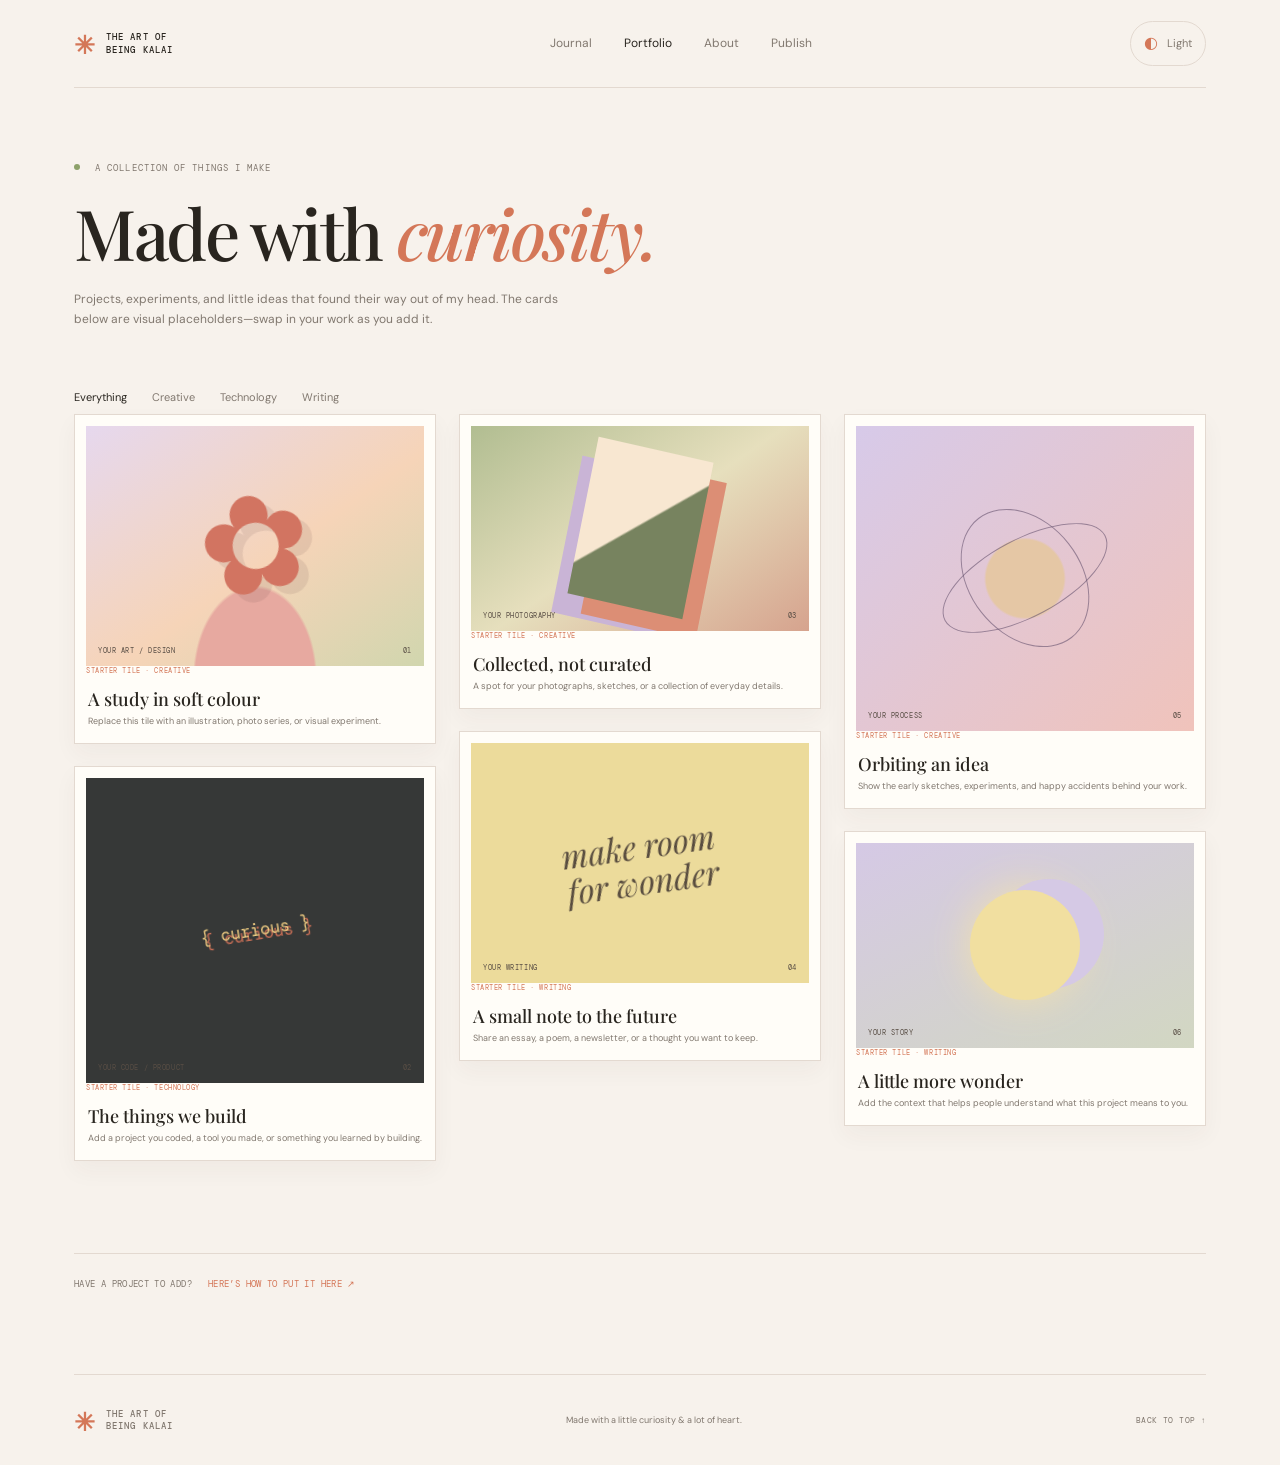
==== portfolio.html @ 22e91eb3 "Personalize Kalai's journal and add portfolio" ====
<!doctype html>
<html lang="en"><head><meta charset="utf-8"><meta name="viewport" content="width=device-width, initial-scale=1"><meta name="theme-color" content="#f7f2ec"><meta name="description" content="A portfolio of Kalai's creative projects, technical work, and ideas."><title>Portfolio — The Art of Being Kalai</title><link rel="preconnect" href="https://fonts.googleapis.com"><link rel="preconnect" href="https://fonts.gstatic.com" crossorigin><link href="https://fonts.googleapis.com/css2?family=DM+Mono:wght@400;500&family=DM+Sans:wght@400;500;600;700&family=Playfair+Display:ital,wght@0,500;0,600;0,700;1,500;1,600&display=swap" rel="stylesheet"><link rel="stylesheet" href="styles.css"><script src="portfolio.js" defer></script></head>
<body><a class="skip-link" href="#main">Skip to content</a><div class="site-shell">
<header class="topbar"><a class="wordmark" href="index.html" aria-label="The Art of Being Kalai home"><span class="wordmark-mark">✳</span><span>THE ART OF<br>BEING KALAI</span></a><nav aria-label="Main navigation"><a class="nav-link" href="index.html#journal">Journal</a><a class="nav-link active" href="portfolio.html">Portfolio</a><a class="nav-link" href="index.html#about">About</a><a class="nav-link" href="publish.html">Publish</a></nav><button class="theme-toggle" id="theme-toggle" type="button" aria-label="Switch color theme"><span aria-hidden="true">◐</span><span class="toggle-label">Light</span></button></header>
<main id="main"><section class="page-heading"><p class="eyebrow"><span class="live-dot"></span> A COLLECTION OF THINGS I MAKE</p><h1>Made with <em>curiosity.</em></h1><p>Projects, experiments, and little ideas that found their way out of my head. The cards below are visual placeholders—swap in your work as you add it.</p></section>
<div class="filters portfolio-filters" role="group" aria-label="Filter portfolio projects"><button class="filter-chip selected" data-filter="All" type="button">Everything</button><button class="filter-chip" data-filter="Creative" type="button">Creative</button><button class="filter-chip" data-filter="Technology" type="button">Technology</button><button class="filter-chip" data-filter="Writing" type="button">Writing</button></div>
<section class="portfolio-grid" id="portfolio-grid" aria-live="polite"></section><p class="empty-state" id="portfolio-empty" hidden>No projects in this category yet.</p><div class="portfolio-footer">HAVE A PROJECT TO ADD? &nbsp; <a href="publish.html">HERE’S HOW TO PUT IT HERE ↗</a></div></main>
<footer class="footer"><a class="wordmark" href="index.html"><span class="wordmark-mark">✳</span><span>THE ART OF<br>BEING KALAI</span></a><span>Made with a little curiosity &amp; a lot of heart.</span><a href="#main">BACK TO TOP ↑</a></footer>
</div></body></html>
---- styles.css ----
:root{--paper:#f7f2ec;--ink:#29251f;--muted:#81786f;--line:#e3d9d0;--orange:#d47758;--green:#78845e;--card:#fffdf8;--lav:#d9c9e9;--pink:#efc2bd;--yellow:#eed889;--serif:'Playfair Display',Georgia,serif;--sans:'DM Sans',Arial,sans-serif;--mono:'DM Mono',monospace;color-scheme:light}*{box-sizing:border-box}html{scroll-behavior:smooth}body{margin:0;background:var(--paper);color:var(--ink);font:15px/1.65 var(--sans);transition:background .25s,color .25s}a{color:inherit;text-decoration:none}button,input{font:inherit}.site-shell{max-width:1260px;padding:0 64px;margin:auto}.skip-link{position:absolute;top:-60px;left:12px;background:var(--ink);color:var(--paper);padding:8px 12px;z-index:20}.skip-link:focus{top:10px}.topbar{height:88px;border-bottom:1px solid var(--line);display:flex;align-items:center;justify-content:space-between}.wordmark{display:inline-flex;align-items:center;gap:10px;font:500 9px/1.4 var(--mono);letter-spacing:.12em}.wordmark-mark{font:600 25px var(--serif);color:var(--orange)}nav{display:flex;gap:32px;margin-left:60px}.nav-link{font-size:12px;color:var(--muted);transition:color .2s}.nav-link:hover,.nav-link.active{color:var(--ink)}.theme-toggle{display:flex;align-items:center;gap:9px;padding:8px 13px;border:1px solid var(--line);border-radius:99px;background:transparent;color:var(--muted);font-size:11px;cursor:pointer}.theme-toggle span:first-child{font-size:16px;color:var(--orange)}.hero{position:relative;min-height:520px;display:grid;grid-template-columns:1fr 1fr;align-items:center;padding:62px 0 75px}.hero-copy{position:relative;z-index:3}.eyebrow{font:9px var(--mono);letter-spacing:.12em;color:var(--muted)}.live-dot{display:inline-block;width:6px;height:6px;border-radius:50%;background:#8da16a;margin-right:9px;vertical-align:1px}.hero h1{font:600 clamp(46px,5.7vw,76px)/1.03 var(--serif);letter-spacing:-.055em;margin:25px 0 19px}.hero h1 em{font-weight:500;color:var(--orange)}.hero-intro{max-width:370px;color:#777067;font-size:14px;line-height:1.9;margin-bottom:22px}.text-link{font:10px var(--mono);letter-spacing:.05em;border-bottom:1px solid var(--orange);padding-bottom:5px;display:inline-flex;gap:20px;align-items:center}.text-link span{color:var(--orange);font-size:15px}.hero-collage{height:370px;position:relative;margin-left:4%;perspective:900px;isolation:isolate}.orb{position:absolute;border-radius:50%;filter:blur(1px);z-index:-1}.orb-peach{width:250px;height:250px;background:radial-gradient(circle at 35% 30%,#f7d8ca,#e6a187 70%);right:8%;top:4%;opacity:.77;animation:bob 7s ease-in-out infinite}.orb-lime{width:115px;height:115px;background:radial-gradient(circle at 35% 30%,#f1e8bd,#b8bc8d 70%);left:8%;bottom:11%;opacity:.82;animation:bob 8s ease-in-out -2s infinite}.float-card{position:absolute;display:flex;flex-direction:column;justify-content:space-between;padding:12px;background:#fffaf4;border:1px solid rgba(60,40,30,.12);box-shadow:0 23px 44px rgba(69,45,34,.17);transform-style:preserve-3d}.float-card small{font:7px var(--mono);letter-spacing:.08em;color:#74685e}.card-back{width:195px;height:248px;right:20%;top:11%;background:linear-gradient(150deg,#dbd7ee,#c9d1ad 53%,#e6b39c);transform:rotateY(-19deg) rotateZ(8deg);animation:float-back 9s ease-in-out infinite}.mini-sun{width:64px;height:64px;border-radius:50%;background:#f3d991;position:absolute;top:36px;left:65px;box-shadow:0 0 32px #f4d99b}.mini-hill{position:absolute;left:0;right:0;bottom:22px;height:105px;background:linear-gradient(145deg,#9caa86,#687959);clip-path:polygon(0 63%,28% 29%,51% 53%,70% 13%,100% 64%,100% 100%,0 100%)}.card-front{width:196px;height:260px;left:14%;top:22%;z-index:2;transform:rotateY(13deg) rotateZ(-9deg);animation:float-front 8s ease-in-out infinite}.flower-art{flex:1;display:grid;place-items:center;overflow:hidden;background:radial-gradient(ellipse at 50% 95%,#f1c3b8 0 19%,transparent 20%),linear-gradient(150deg,#f8e9d8,#f4d0c2 55%,#d7d4e8)}.flower-art i{font:96px var(--serif);font-style:normal;color:#da7758;text-shadow:4px 5px 0 rgba(130,80,80,.18);transform:translateZ(25px) rotate(14deg)}.card-front small,.card-back small{padding-top:10px}.card-note{width:126px;height:109px;right:3%;bottom:9%;z-index:4;align-items:center;text-align:center;background:#f0df98;transform:rotateY(-10deg) rotateZ(7deg);animation:float-note 7s ease-in-out -1s infinite}.card-note span{font:italic 16px/1.2 var(--serif);color:#554a39}.card-note b{font-size:22px;font-weight:400;color:#bc6a50}.collage-caption{position:absolute;bottom:1%;right:14%;font:7px var(--mono);letter-spacing:.1em;color:var(--muted)}.hero-stamp{position:absolute;right:-7px;bottom:24px;width:78px;height:78px;background:var(--paper);border:1px solid var(--line);border-radius:50%;display:flex;flex-direction:column;align-items:center;justify-content:center;text-align:center;font:7px/1.45 var(--mono);letter-spacing:.05em;transform:rotate(10deg);z-index:4}.stamp-star{font-size:16px;color:var(--orange)}@keyframes bob{0%,100%{transform:translate3d(0,0,0)}50%{transform:translate3d(0,-15px,20px)}}@keyframes float-back{0%,100%{transform:rotateY(-19deg) rotateZ(8deg) translateY(0)}50%{transform:rotateY(-10deg) rotateZ(5deg) translateY(-12px)}}@keyframes float-front{0%,100%{transform:rotateY(13deg) rotateZ(-9deg) translateY(0)}50%{transform:rotateY(7deg) rotateZ(-5deg) translateY(-15px)}}@keyframes float-note{0%,100%{transform:rotateY(-10deg) rotateZ(7deg) translateY(0)}50%{transform:rotateY(-16deg) rotateZ(3deg) translateY(-10px)}}.journal-section{padding:61px 0 76px;border-top:1px solid var(--line)}.section-heading{display:flex;align-items:flex-end;justify-content:space-between;margin-bottom:36px}.section-heading .eyebrow{display:flex;align-items:center;gap:14px}.heading-rule{display:inline-block;width:45px;height:1px;background:var(--line)}.section-heading h2,.about-copy h2,.page-heading h1{font:500 39px/1.2 var(--serif);letter-spacing:-.035em;margin:14px 0 0}.period{color:var(--orange)}.section-note{font-size:11px;line-height:1.7;color:var(--muted);margin:0 9% 0 0}.toolbar{min-height:57px;border-top:1px solid var(--line);border-bottom:1px solid var(--line);display:flex;align-items:center;justify-content:space-between;gap:20px}.filters{display:flex;gap:25px}.filter-chip{padding:8px 0;border:0;background:none;color:var(--muted);font-size:11px;cursor:pointer}.filter-chip.selected{color:var(--ink)}.filter-chip span{font:8px var(--mono);color:var(--orange);margin-left:5px}.search-box{display:flex;align-items:center;gap:8px;color:var(--muted);font-size:20px}.search-box input{width:158px;border:0;outline:none;background:transparent;color:var(--ink);font-size:10px}.search-box input::placeholder{color:#9a9389}.post-grid{display:grid;grid-template-columns:repeat(3,1fr);gap:21px;padding:28px 0 25px}.post-card{min-height:300px;background:var(--card);border:1px solid var(--line);padding:21px;display:flex;flex-direction:column;transition:transform .25s,border-color .25s;cursor:pointer;box-shadow:0 8px 18px rgba(67,50,42,.025)}.post-card:nth-child(3n+2){transform:translateY(9px) rotate(.6deg)}.post-card:nth-child(3n){transform:translateY(-3px) rotate(-.4deg)}.post-card:hover{transform:translateY(-5px) rotate(0);border-color:#c6aa96}.card-top{display:flex;justify-content:space-between;align-items:center;margin-bottom:29px}.category{font:8px var(--mono);letter-spacing:.08em;color:var(--green);text-transform:uppercase}.card-icon{font-size:17px;color:#b6a69a}.post-card h3{font:500 21px/1.3 var(--serif);letter-spacing:-.02em;margin:0 0 10px}.post-card p{font-size:11px;line-height:1.75;color:var(--muted);margin:0 0 20px}.card-bottom{display:flex;justify-content:space-between;align-items:center;border-top:1px solid var(--line);padding-top:12px;margin-top:auto;font:8px var(--mono);letter-spacing:.03em;color:var(--muted)}.card-arrow{font-size:15px;color:var(--orange)}.empty-state{color:var(--muted);padding:30px 0;text-align:center}.journal-footer{display:flex;justify-content:space-between;padding-top:18px;border-top:1px solid var(--line);font:8px var(--mono);letter-spacing:.07em;color:var(--muted)}.journal-footer a{color:var(--orange)}.about-section{display:grid;grid-template-columns:.18fr 1fr 1fr;gap:30px;align-items:start;padding:69px 8% 75px;background:#efe5e3;border-radius:3px;margin-bottom:55px}.about-mark{font-size:25px;color:var(--orange);padding-top:7px}.about-copy .eyebrow{margin:0 0 19px}.about-copy h2{font-size:31px;margin:0}.about-detail{padding-top:18px;max-width:360px}.about-detail p{font-size:11px;line-height:1.9;color:#746961;margin:0 0 12px}.about-detail .text-link{margin-top:10px}.footer{border-top:1px solid var(--line);min-height:91px;display:flex;align-items:center;justify-content:space-between;color:var(--muted);font-size:9px}.footer>a:last-child{font:8px var(--mono);letter-spacing:.05em}.reader{width:min(720px,calc(100% - 28px));max-height:90vh;border:1px solid var(--line);background:var(--paper);color:var(--ink);padding:0}.reader::backdrop{background:rgba(43,34,31,.55);backdrop-filter:blur(3px)}.reader-bar{display:flex;justify-content:space-between;align-items:center;padding:16px 24px;border-bottom:1px solid var(--line);font:8px var(--mono);letter-spacing:.08em;color:var(--muted)}.reader-close{background:none;border:0;color:var(--muted);cursor:pointer;font-size:17px}.reader-content{padding:52px clamp(25px,8vw,80px) 48px}.reader-meta{display:flex;justify-content:space-between;font:9px var(--mono);color:var(--green)}.reader-content h2{font:600 40px/1.15 var(--serif);letter-spacing:-.035em;margin:21px 0 14px}.reader-subtitle{font-size:12px;color:var(--muted);line-height:1.8}.reader-divider{margin:34px 0;color:var(--orange);font-size:12px}.reader-body{font:14px/1.95 var(--serif)}.reader-body p{margin:0 0 18px}.reader-signoff{border-top:1px solid var(--line);padding-top:20px;color:var(--muted);font:10px var(--mono);margin-top:36px}.reader-signoff span{color:var(--orange)}.sr-only{position:absolute;width:1px;height:1px;padding:0;margin:-1px;overflow:hidden;clip:rect(0,0,0,0);white-space:nowrap;border:0}
.page-heading{padding:74px 0 38px;position:relative}.page-heading .eyebrow{margin:0}.page-heading h1{font-size:clamp(44px,6vw,70px);margin:16px 0}.page-heading h1 em{color:var(--orange);font-weight:500}.page-heading p:not(.eyebrow){max-width:520px;color:var(--muted);font-size:12px}.portfolio-grid{columns:3;column-gap:23px;padding:0 0 70px}.portfolio-card{display:inline-flex;width:100%;margin:0 0 22px;break-inside:avoid;flex-direction:column;background:var(--card);border:1px solid var(--line);padding:11px;box-shadow:0 10px 22px rgba(67,50,42,.045);transition:transform .3s,box-shadow .3s;transform-style:preserve-3d}.portfolio-card:hover{transform:translateY(-6px) rotateX(2deg) rotateY(-2deg);box-shadow:0 22px 35px rgba(67,50,42,.12)}.portfolio-visual{height:240px;position:relative;overflow:hidden;display:grid;place-items:center;isolation:isolate}.portfolio-card:nth-child(3n+2) .portfolio-visual{height:305px}.portfolio-card:nth-child(3n) .portfolio-visual{height:205px}.visual-flower{background:radial-gradient(ellipse at 50% 105%,#e7a9a0 0 25%,transparent 26%),linear-gradient(145deg,#e6d8ee,#f6d4b8 55%,#d1d6ae)}.visual-flower::before{content:'✿';font-size:135px;color:#d27461;text-shadow:8px 10px 0 rgba(107,76,76,.12);transform:rotate(-13deg) translateZ(30px);animation:float-front 8s ease-in-out infinite}.visual-stack{background:linear-gradient(145deg,#b1bd91,#e6dfbd 50%,#d6a38e)}.visual-stack::before{content:'';width:125px;height:160px;background:linear-gradient(140deg,#f8e7d1 0 48%,#77835f 49%);box-shadow:18px 17px 0 #dc8e75,-13px 22px 0 #c9b4d6;transform:rotateY(-20deg) rotateZ(12deg);animation:float-note 7s ease-in-out infinite}.visual-orbit{background:radial-gradient(circle at 50% 50%,#e5c7a5 0 17%,transparent 18%),linear-gradient(135deg,#d7cae9,#f0c3bb)}.visual-orbit::before,.visual-orbit::after{content:'';position:absolute;width:180px;height:76px;border:1px solid rgba(102,83,110,.6);border-radius:50%;transform:rotate(-28deg);animation:orbit 11s linear infinite}.visual-orbit::after{width:150px;height:110px;transform:rotate(52deg);animation-duration:14s}.visual-note{background:#ecdb9b}.visual-note::before{content:'make room\A for wonder';white-space:pre;text-align:center;font:italic 33px/1.1 var(--serif);color:#594d3f;transform:rotate(-8deg) translateZ(20px)}.visual-moon{background:linear-gradient(155deg,#d5c9e5,#d2d7c2)}.visual-moon::before{content:'';width:110px;height:110px;border-radius:50%;background:#f1dfa0;box-shadow:24px -11px 0 #d5c9e5,0 0 42px #f2e1ae;animation:bob 6s ease-in-out infinite}.visual-code{background:#363837}.visual-code::before{content:'{ curious }';font:17px var(--mono);color:#eecb81;transform:rotate(-9deg) translateZ(35px);text-shadow:3px 4px 0 #c66d55}.visual-caption{position:absolute;left:12px;right:12px;bottom:11px;display:flex;justify-content:space-between;font:7px var(--mono);letter-spacing:.08em;color:#594e45}.portfolio-card h2{font:500 18px/1.3 var(--serif);margin:13px 2px 3px}.portfolio-card p{font-size:9px;color:var(--muted);margin:0 2px 3px}.portfolio-card .starter-label{font:7px var(--mono);letter-spacing:.08em;color:var(--orange);text-transform:uppercase}.portfolio-footer{margin:0 0 60px;padding:24px 0;border-top:1px solid var(--line);color:var(--muted);font:9px var(--mono);letter-spacing:.04em}.portfolio-footer a{color:var(--orange)}@keyframes orbit{to{transform:rotate(332deg)}}
.guide-grid{display:grid;grid-template-columns:repeat(3,1fr);gap:18px;padding:14px 0 54px}.guide-card{background:var(--card);border:1px solid var(--line);padding:23px;min-height:190px}.guide-number{font:italic 28px var(--serif);color:var(--orange)}.guide-card h2{font:500 19px var(--serif);margin:13px 0 8px}.guide-card p{font-size:10px;color:var(--muted);line-height:1.8}.guide-card code,.guide-example code{font:9px var(--mono);color:#9a5c49}.guide-example{background:#eee5e1;padding:24px;margin-bottom:65px;overflow:auto}.guide-example h2{font:500 23px var(--serif);margin:0 0 12px}.guide-example pre{font:10px/1.7 var(--mono);white-space:pre-wrap;color:var(--ink)}.guide-example p{font-size:10px;color:var(--muted)}.guide-links{display:flex;gap:22px;flex-wrap:wrap;margin:23px 0 10px}.guide-links a{font:9px var(--mono);color:var(--orange);border-bottom:1px solid var(--orange);padding-bottom:4px}
body.dark{--paper:#22211f;--ink:#f3eae0;--muted:#b1a69b;--line:#46403b;--orange:#e28a69;--green:#b7c18c;--card:#2c2a27;color-scheme:dark}.dark .hero-intro,.dark .about-detail p,.dark .page-heading p:not(.eyebrow){color:#c3b8ae}.dark .about-section,.dark .guide-example{background:#332d2b}.dark .hero-stamp{background:#22211f}.dark .float-card{background:#36322d;border-color:#5b5149}.dark .float-card small{color:#d8c9b8}.dark .card-note{background:#d7c573}.dark .card-note span{color:#403b30}.dark .visual-note{background:#d7c573}.dark .portfolio-card{background:#2b2926}
@media(max-width:800px){.site-shell{padding:0 28px}.hero{min-height:440px;grid-template-columns:1fr 1fr}.hero-collage{height:315px;margin-left:0}.hero-stamp{right:-12px}.post-grid{grid-template-columns:repeat(2,1fr)}.about-section{padding:55px 6%;grid-template-columns:.12fr 1fr 1fr;gap:18px}.section-note{margin-right:0}.portfolio-grid{columns:2}.guide-grid{grid-template-columns:1fr 1fr}}
@media(max-width:600px){.site-shell{padding:0 19px}.topbar{height:72px}.topbar nav{gap:12px;margin:0}.nav-link{font-size:10px}.theme-toggle{padding:6px 9px}.toggle-label{display:none}.wordmark{gap:6px;font-size:7px}.hero{display:flex;flex-direction:column;align-items:stretch;padding:48px 0 53px;gap:8px}.hero h1{font-size:51px;margin-top:20px}.hero-intro{font-size:12px}.hero-collage{height:325px;width:100%;align-self:center;margin-top:4px}.card-back{right:20%;width:178px;height:225px}.card-front{left:12%;width:174px;height:232px}.card-note{right:0}.hero-stamp{bottom:0;right:0}.journal-section{padding:43px 0 51px}.section-heading{align-items:flex-start;gap:10px}.section-heading h2{font-size:31px}.section-note{font-size:9px;margin-top:20px}.toolbar{align-items:flex-start;flex-direction:column;padding:10px 0;gap:4px}.filters{width:100%;justify-content:space-between;gap:7px}.filter-chip{font-size:9px}.search-box{align-self:flex-end}.search-box input{width:180px}.post-grid{grid-template-columns:1fr;gap:13px;padding-top:19px}.post-card,.post-card:nth-child(3n+2),.post-card:nth-child(3n){min-height:235px;padding:19px;transform:none}.card-top{margin-bottom:18px}.post-card h3{font-size:21px}.about-section{grid-template-columns:28px 1fr;padding:38px 23px;gap:10px 15px;margin-bottom:38px}.about-copy h2{font-size:25px}.about-copy .eyebrow{font-size:8px}.about-detail{grid-column:2;padding-top:8px}.footer{min-height:88px;gap:14px;flex-wrap:wrap;padding:18px 0}.footer>span{order:3;width:100%;text-align:center}.footer>a:last-child{font-size:7px}.reader-content{padding-top:37px}.reader-content h2{font-size:33px}.page-heading{padding:50px 0 27px}.page-heading h1{font-size:48px}.portfolio-grid{columns:1;column-gap:0}.portfolio-card,.portfolio-card:nth-child(3n+2) .portfolio-visual,.portfolio-card:nth-child(3n) .portfolio-visual{height:auto}.portfolio-visual{height:255px!important}.guide-grid{grid-template-columns:1fr;gap:12px;padding-top:0}.guide-card{min-height:auto}.guide-example{padding:19px;margin-bottom:42px}}
@media(prefers-reduced-motion:reduce){*,*::before,*::after{scroll-behavior:auto!important;animation-duration:.01ms!important;animation-iteration-count:1!important;transition-duration:.01ms!important}}
.portfolio-visual.has-image img{position:absolute;inset:0;width:100%;height:100%;object-fit:cover;z-index:-1}.portfolio-visual.has-image .visual-caption{z-index:1;color:#fff;text-shadow:0 1px 6px #211a18}
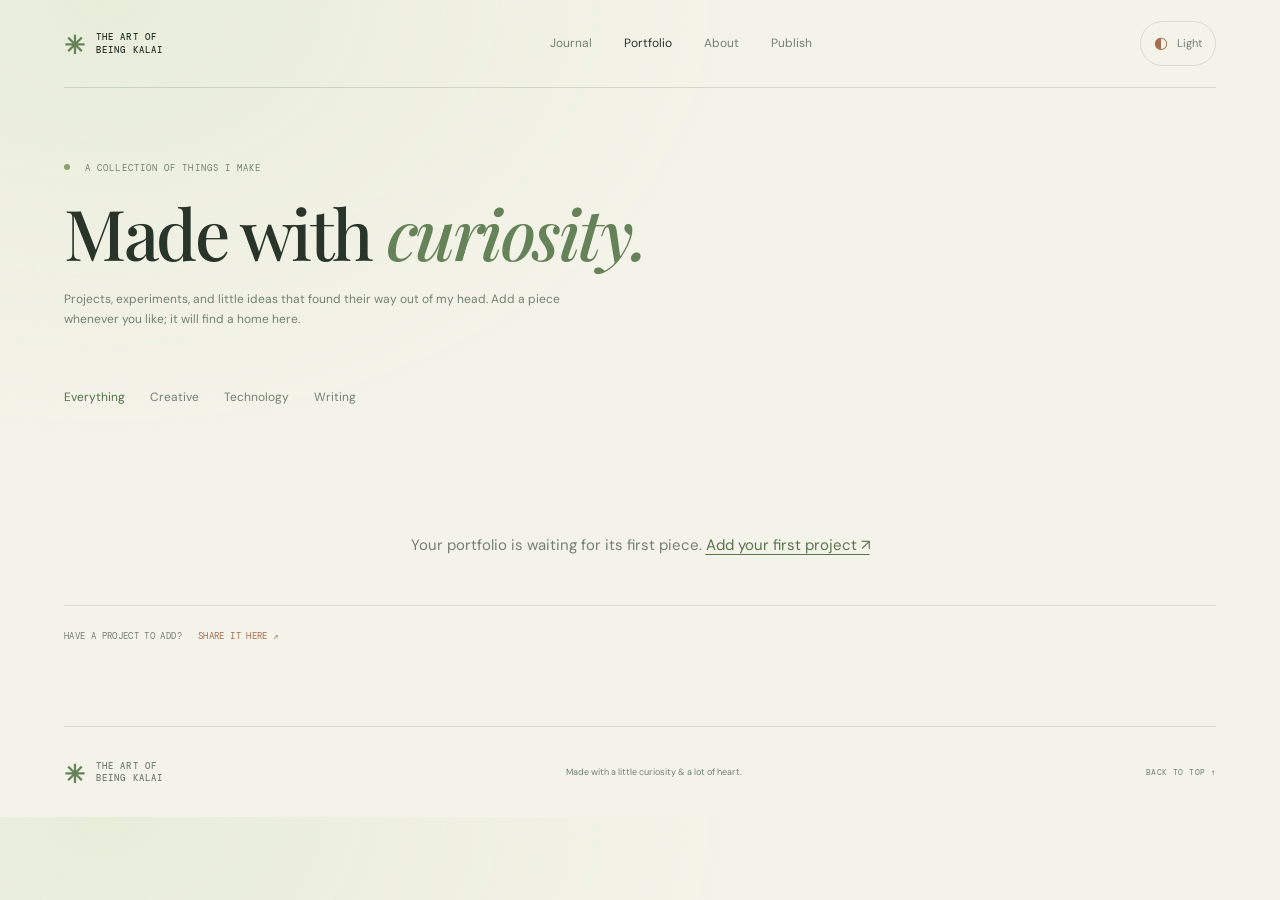
==== commit 39e2dcdf: "Refresh site with nature journal and easy posting" ====
--- a/portfolio.html
+++ b/portfolio.html
@@ -1,9 +1,10 @@
-<!doctype html>
-<html lang="en"><head><meta charset="utf-8"><meta name="viewport" content="width=device-width, initial-scale=1"><meta name="theme-color" content="#f7f2ec"><meta name="description" content="A portfolio of Kalai's creative projects, technical work, and ideas."><title>Portfolio — The Art of Being Kalai</title><link rel="preconnect" href="https://fonts.googleapis.com"><link rel="preconnect" href="https://fonts.gstatic.com" crossorigin><link href="https://fonts.googleapis.com/css2?family=DM+Mono:wght@400;500&family=DM+Sans:wght@400;500;600;700&family=Playfair+Display:ital,wght@0,500;0,600;0,700;1,500;1,600&display=swap" rel="stylesheet"><link rel="stylesheet" href="styles.css"><script src="portfolio.js" defer></script></head>
-<body><a class="skip-link" href="#main">Skip to content</a><div class="site-shell">
-<header class="topbar"><a class="wordmark" href="index.html" aria-label="The Art of Being Kalai home"><span class="wordmark-mark">✳</span><span>THE ART OF<br>BEING KALAI</span></a><nav aria-label="Main navigation"><a class="nav-link" href="index.html#journal">Journal</a><a class="nav-link active" href="portfolio.html">Portfolio</a><a class="nav-link" href="index.html#about">About</a><a class="nav-link" href="publish.html">Publish</a></nav><button class="theme-toggle" id="theme-toggle" type="button" aria-label="Switch color theme"><span aria-hidden="true">◐</span><span class="toggle-label">Light</span></button></header>
-<main id="main"><section class="page-heading"><p class="eyebrow"><span class="live-dot"></span> A COLLECTION OF THINGS I MAKE</p><h1>Made with <em>curiosity.</em></h1><p>Projects, experiments, and little ideas that found their way out of my head. The cards below are visual placeholders—swap in your work as you add it.</p></section>
-<div class="filters portfolio-filters" role="group" aria-label="Filter portfolio projects"><button class="filter-chip selected" data-filter="All" type="button">Everything</button><button class="filter-chip" data-filter="Creative" type="button">Creative</button><button class="filter-chip" data-filter="Technology" type="button">Technology</button><button class="filter-chip" data-filter="Writing" type="button">Writing</button></div>
-<section class="portfolio-grid" id="portfolio-grid" aria-live="polite"></section><p class="empty-state" id="portfolio-empty" hidden>No projects in this category yet.</p><div class="portfolio-footer">HAVE A PROJECT TO ADD? &nbsp; <a href="publish.html">HERE’S HOW TO PUT IT HERE ↗</a></div></main>
-<footer class="footer"><a class="wordmark" href="index.html"><span class="wordmark-mark">✳</span><span>THE ART OF<br>BEING KALAI</span></a><span>Made with a little curiosity &amp; a lot of heart.</span><a href="#main">BACK TO TOP ↑</a></footer>
-</div></body></html>
+<!doctype html>
+<html lang="en"><head><meta charset="utf-8"><meta name="viewport" content="width=device-width, initial-scale=1"><meta name="theme-color" content="#f7f2ec"><meta name="description" content="A portfolio of Kalai's creative projects, technical work, and ideas."><title>Portfolio — The Art of Being Kalai</title><link rel="preconnect" href="https://fonts.googleapis.com"><link rel="preconnect" href="https://fonts.gstatic.com" crossorigin><link href="https://fonts.googleapis.com/css2?family=DM+Mono:wght@400;500&family=DM+Sans:wght@400;500;600;700&family=Playfair+Display:ital,wght@0,500;0,600;0,700;1,500;1,600&display=swap" rel="stylesheet"><link rel="stylesheet" href="styles.css"><script src="portfolio.js" defer></script></head>
+<body><a class="skip-link" href="#main">Skip to content</a><div class="site-shell">
+<header class="topbar"><a class="wordmark" href="index.html" aria-label="The Art of Being Kalai home"><span class="wordmark-mark">✳</span><span>THE ART OF<br>BEING KALAI</span></a><nav aria-label="Main navigation"><a class="nav-link" href="index.html#journal">Journal</a><a class="nav-link active" href="portfolio.html">Portfolio</a><a class="nav-link" href="index.html#about">About</a><a class="nav-link" href="publish.html">Publish</a></nav><button class="theme-toggle" id="theme-toggle" type="button" aria-label="Switch color theme"><span aria-hidden="true">◐</span><span class="toggle-label">Light</span></button></header>
+<main id="main"><section class="page-heading"><p class="eyebrow"><span class="live-dot"></span> A COLLECTION OF THINGS I MAKE</p><h1>Made with <em>curiosity.</em></h1><p>Projects, experiments, and little ideas that found their way out of my head. Add a piece whenever you like; it will find a home here.</p></section>
+<div class="filters portfolio-filters" role="group" aria-label="Filter portfolio projects"><button class="filter-chip selected" data-filter="All" type="button">Everything</button><button class="filter-chip" data-filter="Creative" type="button">Creative</button><button class="filter-chip" data-filter="Technology" type="button">Technology</button><button class="filter-chip" data-filter="Writing" type="button">Writing</button></div>
+<section class="portfolio-grid" id="portfolio-grid" aria-live="polite"></section><p class="empty-state" id="portfolio-empty" hidden>No projects in this category yet.</p><div class="portfolio-footer">HAVE A PROJECT TO ADD? &nbsp; <a href="https://github.com/kalaiarasidhanasekaran-creator/field-notes-blog/issues/new?template=portfolio-work.yml">SHARE IT HERE ↗</a></div></main>
+<footer class="footer"><a class="wordmark" href="index.html"><span class="wordmark-mark">✳</span><span>THE ART OF<br>BEING KALAI</span></a><span>Made with a little curiosity &amp; a lot of heart.</span><a href="#main">BACK TO TOP ↑</a></footer>
+</div></body></html>
+
--- a/styles.css
+++ b/styles.css
@@ -6,3 +6,46 @@
 @media(max-width:600px){.site-shell{padding:0 19px}.topbar{height:72px}.topbar nav{gap:12px;margin:0}.nav-link{font-size:10px}.theme-toggle{padding:6px 9px}.toggle-label{display:none}.wordmark{gap:6px;font-size:7px}.hero{display:flex;flex-direction:column;align-items:stretch;padding:48px 0 53px;gap:8px}.hero h1{font-size:51px;margin-top:20px}.hero-intro{font-size:12px}.hero-collage{height:325px;width:100%;align-self:center;margin-top:4px}.card-back{right:20%;width:178px;height:225px}.card-front{left:12%;width:174px;height:232px}.card-note{right:0}.hero-stamp{bottom:0;right:0}.journal-section{padding:43px 0 51px}.section-heading{align-items:flex-start;gap:10px}.section-heading h2{font-size:31px}.section-note{font-size:9px;margin-top:20px}.toolbar{align-items:flex-start;flex-direction:column;padding:10px 0;gap:4px}.filters{width:100%;justify-content:space-between;gap:7px}.filter-chip{font-size:9px}.search-box{align-self:flex-end}.search-box input{width:180px}.post-grid{grid-template-columns:1fr;gap:13px;padding-top:19px}.post-card,.post-card:nth-child(3n+2),.post-card:nth-child(3n){min-height:235px;padding:19px;transform:none}.card-top{margin-bottom:18px}.post-card h3{font-size:21px}.about-section{grid-template-columns:28px 1fr;padding:38px 23px;gap:10px 15px;margin-bottom:38px}.about-copy h2{font-size:25px}.about-copy .eyebrow{font-size:8px}.about-detail{grid-column:2;padding-top:8px}.footer{min-height:88px;gap:14px;flex-wrap:wrap;padding:18px 0}.footer>span{order:3;width:100%;text-align:center}.footer>a:last-child{font-size:7px}.reader-content{padding-top:37px}.reader-content h2{font-size:33px}.page-heading{padding:50px 0 27px}.page-heading h1{font-size:48px}.portfolio-grid{columns:1;column-gap:0}.portfolio-card,.portfolio-card:nth-child(3n+2) .portfolio-visual,.portfolio-card:nth-child(3n) .portfolio-visual{height:auto}.portfolio-visual{height:255px!important}.guide-grid{grid-template-columns:1fr;gap:12px;padding-top:0}.guide-card{min-height:auto}.guide-example{padding:19px;margin-bottom:42px}}
 @media(prefers-reduced-motion:reduce){*,*::before,*::after{scroll-behavior:auto!important;animation-duration:.01ms!important;animation-iteration-count:1!important;transition-duration:.01ms!important}}
 .portfolio-visual.has-image img{position:absolute;inset:0;width:100%;height:100%;object-fit:cover;z-index:-1}.portfolio-visual.has-image .visual-caption{z-index:1;color:#fff;text-shadow:0 1px 6px #211a18}
+/* Nature scrapbook direction: real photography, tactile paper, gentle depth. */
+:root{--paper:#f4f3e9;--ink:#29352a;--muted:#748071;--line:#d8ddcf;--orange:#a56d4c;--green:#58724e;--card:#fffef8}
+body{background:radial-gradient(ellipse at 8% 0%,#e8edda 0,transparent 38%),var(--paper)}
+.site-shell{max-width:1360px}.topbar{border-color:rgba(81,100,72,.2)}
+.wordmark-mark,.hero h1 em,.page-heading h1 em{color:#668259}
+.hero{min-height:585px}.hero h1{font-size:clamp(52px,6.2vw,82px)}
+.hero-intro{color:#606e5d}.hero-collage{height:430px;perspective:1100px}
+.nature-photo{position:absolute;margin:0;padding:9px 9px 33px;background:#fffef9;box-shadow:0 24px 48px #3946312a;transform-style:preserve-3d;transition:transform .5s cubic-bezier(.2,.7,.2,1),box-shadow .5s}
+.nature-photo img{display:block;width:100%;height:100%;object-fit:cover;filter:saturate(.83)}
+.nature-photo figcaption{position:absolute;bottom:9px;left:12px;color:#65705f;font:italic 12px var(--serif)}
+.photo-main{width:275px;height:365px;right:16%;top:15px;transform:rotateY(-11deg) rotateZ(5deg);animation:photoDrift 8s ease-in-out infinite}
+.photo-small{width:190px;height:235px;left:7%;bottom:12px;transform:rotateY(13deg) rotateZ(-9deg);animation:photoDriftSmall 9s ease-in-out infinite}
+.hero-collage:hover .photo-main{transform:rotateY(-2deg) rotateZ(1deg) translateZ(24px)}
+.hero-collage:hover .photo-small{transform:rotateY(4deg) rotateZ(-3deg) translateZ(35px)}
+.photo-orbit{position:absolute;border-radius:50%;border:1px solid #95a58a6b;transform:rotate(-26deg);pointer-events:none}
+.photo-orbit-one{width:410px;height:200px;right:0;top:110px}.photo-orbit-two{width:350px;height:150px;right:6%;top:150px;transform:rotate(42deg)}
+@keyframes photoDrift{0%,100%{translate:0 0;rotate:0deg}50%{translate:0 -10px;rotate:-1deg}}
+@keyframes photoDriftSmall{0%,100%{translate:0 0}50%{translate:0 12px}}
+.hero-stamp{border-color:#c7d0bd;color:#60735a}.stamp-star{color:#77916d}
+.journal-section{border-color:rgba(81,100,72,.2)}
+.post-grid{grid-template-columns:repeat(3,minmax(0,1fr));gap:22px;align-items:start}
+.post-card,.post-card:nth-child(3n+2),.post-card:nth-child(3n){padding:0;min-height:0;overflow:hidden;border:0;border-radius:4px;background:var(--card);box-shadow:0 8px 24px #35412b13;transform:none;transition:transform .32s,box-shadow .32s}
+.post-card:hover{transform:translateY(-7px) rotate(.3deg);box-shadow:0 22px 40px #35412b20}
+.post-cover{height:250px;background-position:center;background-size:cover;display:flex;justify-content:space-between;align-items:flex-end;padding:14px;color:white;text-shadow:0 1px 8px #192217a8;position:relative;isolation:isolate}
+.post-cover:before{content:"";position:absolute;inset:35% 0 0;background:linear-gradient(transparent,#17221885);z-index:-1}
+.post-cover span:first-child{font:9px var(--mono);letter-spacing:.12em;text-transform:uppercase}.cover-glyph{font-size:20px}
+.post-card-copy{padding:17px 19px 19px}.card-top{margin-bottom:14px}.post-card h3{font-size:21px}.post-card p{font-size:12px;min-height:48px}.category{color:#668259}.card-bottom{font-size:8px}
+.filter-chip.selected{color:#527047}.filter-chip{font-size:12px}.search-box input{font-size:12px}
+.about-section{background:#e6eadc;border-radius:4px}.about-mark{color:#719064}.about-detail p{color:#626e5d}.text-link{border-color:#76936c}.text-link span{color:#668259}
+.portfolio-grid{columns:3;column-gap:22px}.portfolio-card{padding:9px;border:0;border-radius:4px;box-shadow:0 10px 25px #35412b13;background:var(--card)}.portfolio-visual{border-radius:2px}.portfolio-visual img{transition:transform .7s cubic-bezier(.2,.7,.2,1);filter:saturate(.86)}.portfolio-card:hover .portfolio-visual img{transform:scale(1.055)}.portfolio-card h2{font-size:20px}.portfolio-card p{font-size:11px}.starter-label{color:#6d865e!important}
+.empty-state{line-height:2}.empty-state a,.write-inline{color:#58724e;text-decoration:underline;text-underline-offset:4px}.write-inline{display:inline-block;margin-top:8px;font:10px var(--mono)}
+.footer{border-color:rgba(81,100,72,.2)}.dark{--paper:#22281f;--ink:#edf0e5;--muted:#b0bca8;--line:#454e41;--green:#b2c7a0;--card:#2b3328}.dark .about-section{background:#313b2e}.dark .nature-photo{background:#eae8dc}.dark .post-cover{filter:brightness(.82)}
+@media(max-width:800px){.hero{min-height:500px}.hero-collage{height:380px}.photo-main{width:235px;height:320px;right:12%}.photo-small{width:170px;height:210px}.post-grid{grid-template-columns:repeat(2,minmax(0,1fr))}}
+@media(max-width:600px){.hero-collage{height:350px}.photo-main{width:210px;height:290px;right:8%;top:12px}.photo-small{width:150px;height:190px;left:4%;bottom:2px}.photo-orbit-one{width:300px;height:150px;right:-8%}.photo-orbit-two{width:275px;height:125px;right:-1%}.post-grid{grid-template-columns:1fr}.post-cover{height:275px}.post-card p{min-height:0}.portfolio-grid{columns:1}}
+@media(prefers-reduced-motion:reduce){.nature-photo{animation:none!important}}
+/* Nature scrapbook direction: real photography, tactile paper, gentle depth. */
+:root{--paper:#f4f3e9;--ink:#29352a;--muted:#748071;--line:#d8ddcf;--orange:#a56d4c;--green:#58724e;--card:#fffef8}
+body{background:radial-gradient(ellipse at 8% 0%,#e8edda 0,transparent 38%),var(--paper)}.site-shell{max-width:1360px}.topbar{border-color:#51644833}.wordmark-mark,.hero h1 em,.page-heading h1 em{color:#668259}.hero{min-height:585px}.hero h1{font-size:clamp(52px,6.2vw,82px)}.hero-intro{color:#606e5d}.hero-collage{height:430px;perspective:1100px}
+.nature-photo{position:absolute;margin:0;padding:9px 9px 33px;background:#fffef9;box-shadow:0 24px 48px #3946312a;transform-style:preserve-3d;transition:transform .5s,box-shadow .5s}.nature-photo img{display:block;width:100%;height:100%;object-fit:cover;filter:saturate(.83)}.nature-photo figcaption{position:absolute;bottom:9px;left:12px;color:#65705f;font:italic 12px var(--serif)}.photo-main{width:275px;height:365px;right:16%;top:15px;transform:rotateY(-11deg) rotateZ(5deg);animation:photoDrift 8s ease-in-out infinite}.photo-small{width:190px;height:235px;left:7%;bottom:12px;transform:rotateY(13deg) rotateZ(-9deg);animation:photoDriftSmall 9s ease-in-out infinite}.hero-collage:hover .photo-main{transform:rotateY(-2deg) rotateZ(1deg) translateZ(24px)}.hero-collage:hover .photo-small{transform:rotateY(4deg) rotateZ(-3deg) translateZ(35px)}.photo-orbit{position:absolute;border-radius:50%;border:1px solid #95a58a6b;pointer-events:none}.photo-orbit-one{width:410px;height:200px;right:0;top:110px;transform:rotate(-26deg)}.photo-orbit-two{width:350px;height:150px;right:6%;top:150px;transform:rotate(42deg)}@keyframes photoDrift{0%,100%{translate:0 0;rotate:0deg}50%{translate:0 -10px;rotate:-1deg}}@keyframes photoDriftSmall{0%,100%{translate:0 0}50%{translate:0 12px}}
+.hero-stamp{border-color:#c7d0bd;color:#60735a}.stamp-star{color:#77916d}.journal-section{border-color:#51644833}.post-grid{grid-template-columns:repeat(3,minmax(0,1fr));gap:22px;align-items:start}.post-card,.post-card:nth-child(3n+2),.post-card:nth-child(3n){padding:0;min-height:0;overflow:hidden;border:0;border-radius:4px;background:var(--card);box-shadow:0 8px 24px #35412b13;transform:none;transition:transform .32s,box-shadow .32s}.post-card:hover{transform:translateY(-7px) rotate(.3deg);box-shadow:0 22px 40px #35412b20}.post-cover{height:250px;background-position:center;background-size:cover;display:flex;justify-content:space-between;align-items:flex-end;padding:14px;color:white;text-shadow:0 1px 8px #192217a8;position:relative;isolation:isolate}.post-cover:before{content:"";position:absolute;inset:35% 0 0;background:linear-gradient(transparent,#17221885);z-index:-1}.post-cover span:first-child{font:9px var(--mono);letter-spacing:.12em;text-transform:uppercase}.cover-glyph{font-size:20px}.post-card-copy{padding:17px 19px 19px}.card-top{margin-bottom:14px}.post-card h3{font-size:21px}.post-card p{font-size:12px;min-height:48px}.category{color:#668259}.card-bottom{font-size:8px}.filter-chip.selected{color:#527047}.filter-chip{font-size:12px}.search-box input{font-size:12px}.about-section{background:#e6eadc;border-radius:4px}.about-mark{color:#719064}.about-detail p{color:#626e5d}.text-link{border-color:#76936c}.text-link span{color:#668259}.portfolio-grid{columns:3;column-gap:22px}.portfolio-card{padding:9px;border:0;border-radius:4px;box-shadow:0 10px 25px #35412b13;background:var(--card)}.portfolio-visual{border-radius:2px}.portfolio-visual img{transition:transform .7s;filter:saturate(.86)}.portfolio-card:hover .portfolio-visual img{transform:scale(1.055)}.portfolio-card h2{font-size:20px}.portfolio-card p{font-size:11px}.starter-label{color:#6d865e!important}.empty-state{line-height:2}.empty-state a,.write-inline{color:#58724e;text-decoration:underline;text-underline-offset:4px}.write-inline{display:inline-block;margin-top:8px;font:10px var(--mono)}.footer{border-color:#51644833}.dark{--paper:#22281f;--ink:#edf0e5;--muted:#b0bca8;--line:#454e41;--green:#b2c7a0;--card:#2b3328}.dark .about-section{background:#313b2e}.dark .nature-photo{background:#eae8dc}.dark .post-cover{filter:brightness(.82)}
+@media(max-width:800px){.hero{min-height:500px}.hero-collage{height:380px}.photo-main{width:235px;height:320px;right:12%}.photo-small{width:170px;height:210px}.post-grid{grid-template-columns:repeat(2,minmax(0,1fr))}}
+@media(max-width:600px){.hero-collage{height:350px}.photo-main{width:210px;height:290px;right:8%;top:12px}.photo-small{width:150px;height:190px;left:4%;bottom:2px}.photo-orbit-one{width:300px;height:150px;right:-8%}.photo-orbit-two{width:275px;height:125px;right:-1%}.post-grid{grid-template-columns:1fr}.post-cover{height:275px}.post-card p{min-height:0}.portfolio-grid{columns:1}}
+@media(prefers-reduced-motion:reduce){.nature-photo{animation:none!important}}
